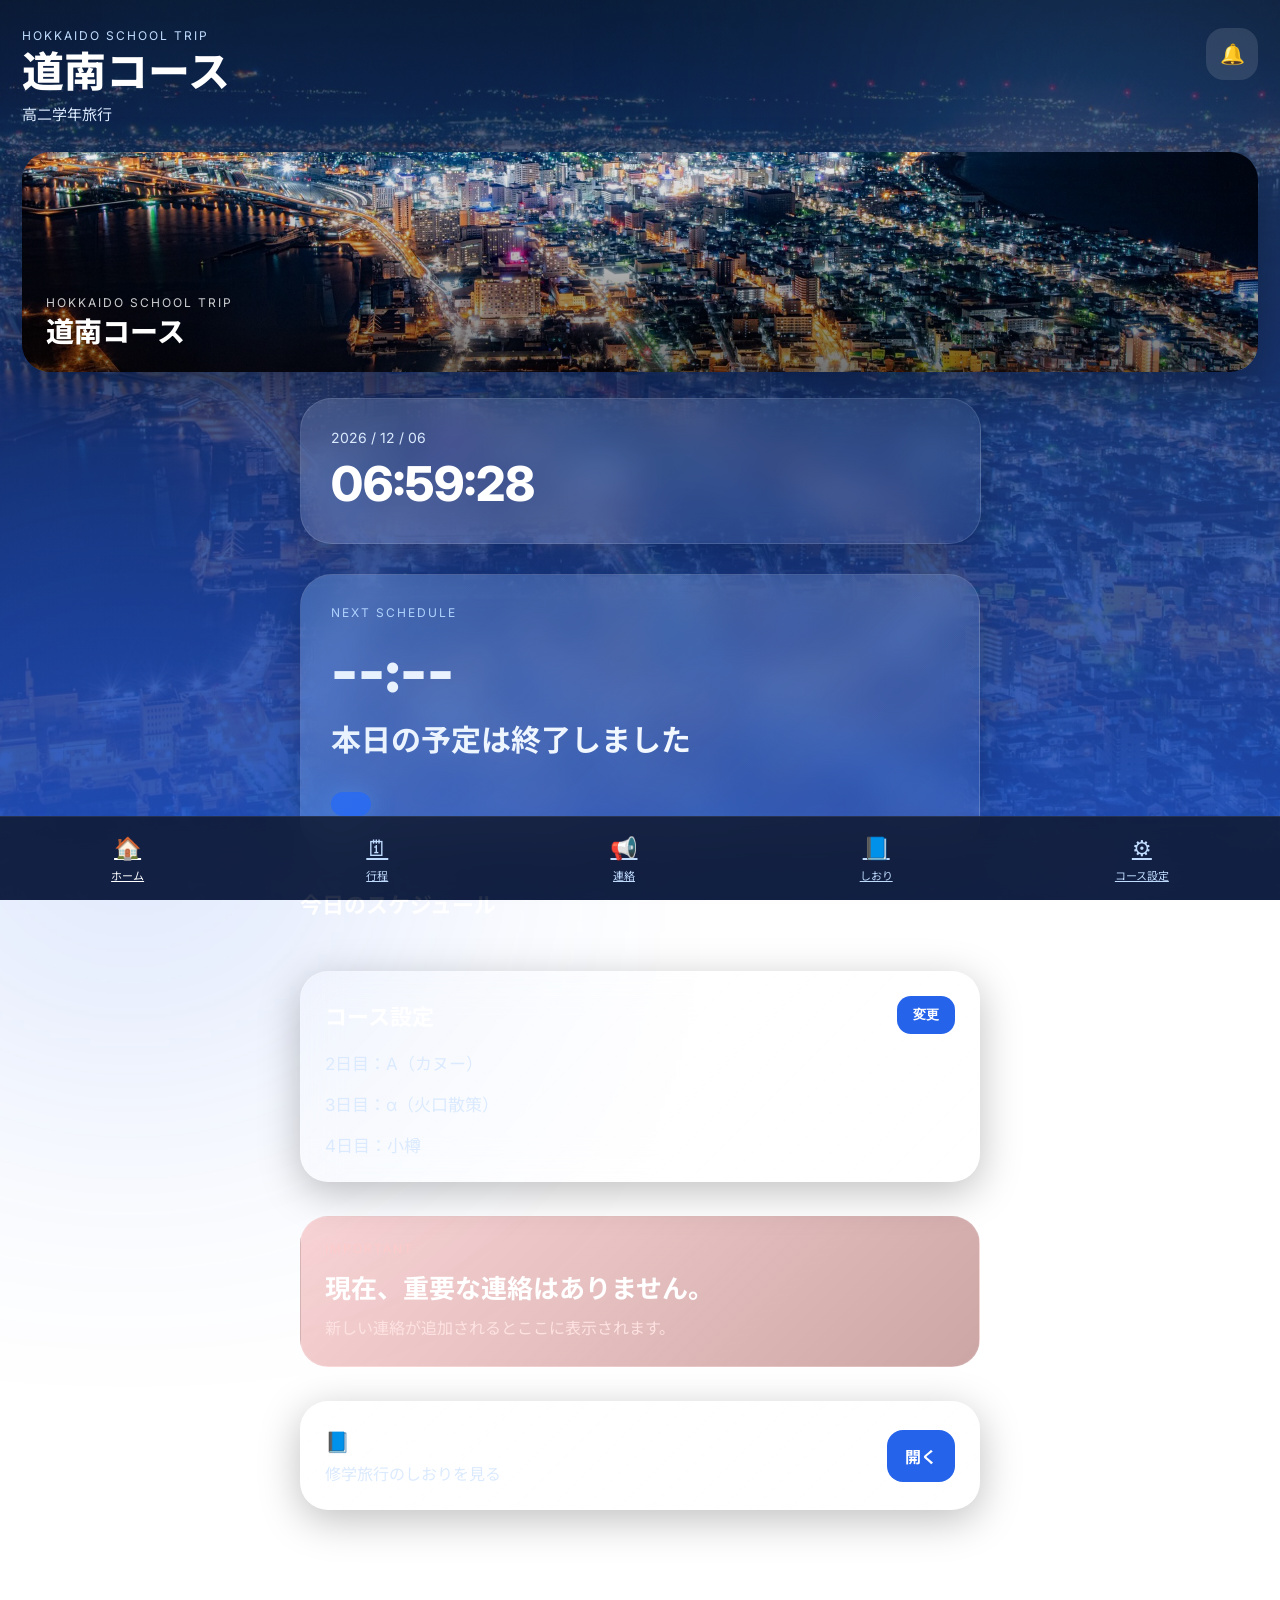
==== index.html @ ff064e8e "スマホ" ====
<!DOCTYPE html>
<html lang="ja">
<head>

  <meta charset="UTF-8" />

  <meta
    name="viewport"
    content="width=device-width, initial-scale=1.0"
  />

  <title>道南コース 公式サイト</title>

  <!-- Google Fonts -->
  <link rel="preconnect" href="https://fonts.googleapis.com">

  <link
    href="https://fonts.googleapis.com/css2?family=Inter:wght@400;500;600;700;800&family=Noto+Sans+JP:wght@400;500;700&display=swap"
    rel="stylesheet"
  />

  <!-- CSS -->
  <link rel="stylesheet" href="style.css" />

</head>

<body>

  <!-- 背景 -->

  <div class="bg-overlay"></div>

  <div class="bg-glow"></div>

  <div class="bg-glow second"></div>

  <!-- Header -->

  <header class="hero">

    <div class="hero-top">

      <div>

        <div class="mini-title">
          HOKKAIDO SCHOOL TRIP
        </div>

        <h1 class="main-title">
          道南コース
        </h1>

        <div class="sub-title">
          高二学年旅行
        </div>

      </div>

      <button class="notification-btn">
        🔔
      </button>

    </div>

    <!-- Hero Image -->

<div class="hero-image">

  <img
    src="images/hakodate.jpg"
    alt="函館"
  >

  <div class="hero-image-overlay"></div>

  <div class="hero-image-text">

    <div class="hero-image-sub">
      HOKKAIDO SCHOOL TRIP
    </div>

    <div class="hero-image-title">
      道南コース
    </div>

  </div>

</div>

    <!-- Clock -->

    <div class="clock-card glass">

      <div id="date" class="date">
        Loading...
      </div>

      <div id="clock" class="clock">
        00:00:00
      </div>

    </div>

  </header>

  <!-- Main -->

  <main class="container">

    <!-- NEXT -->

    <section class="next-card glass">

      <div class="next-label">
        NEXT SCHEDULE
      </div>

      <div id="next-time" class="next-time">
        13:30
      </div>

      <div id="next-title" class="next-title">
        カヌー体験
      </div>

      <div id="next-sub" class="next-sub">
        大沼公園
      </div>

      <div id="countdown" class="countdown">
        あと18分
      </div>

    </section>

    <!-- Timeline -->

    <section>

      <div class="section-title">
        今日のスケジュール
      </div>

      <div id="timeline" class="timeline"></div>

    </section>

    <!-- Course -->

    <section class="course-card glass">

      <div class="course-header">

        <div class="section-title no-margin">
          コース設定
        </div>

        <button
          class="setting-btn"
          onclick="location.href='settings.html'"
        >
        
          変更
        </button>

      </div>

      <div
        id="course-day2"
        class="course-item"
      >
        2日目：A
      </div>

      <div
        id="course-day3"
        class="course-item"
      >
        3日目：α
      </div>

      <div
        id="course-day4"
        class="course-item"
      >
        4日目：小樽
      </div>

    </section>

    <!-- Notice -->

    <section class="notice-card">

      <div class="notice-label">
        IMPORTANT
      </div>

      <div
        id="notice-title"
        class="notice-title"
      >
        現在の重要事項はないです
      </div>

      <div
        id="notice-text"
        class="notice-text"
      >
        現在の重要事項はないです
      </div>

    </section>

    <!-- PDF -->

    <section class="pdf-card glass">

      <div>

        <div class="pdf-title">
          📘 しおりPDF
        </div>

        <div class="pdf-sub">
          修学旅行のしおりを見る
        </div>

      </div>

      <a
        href="pdf/shiori.pdf"
        target="_blank"
        class="pdf-btn"
      >
        開く
      </a>

    </section>

  </main>

  <!-- Bottom Nav -->

    <nav class="bottom-nav">

    <a
        href="index.html"
        class="nav-item active"
    >
    <span>🏠</span>
    <small>ホーム</small>
    </a>

    <a
        href="schedule.html"
        class="nav-item"
    >
    <span>🗓</span>
    <small>行程</small>
    </a>

    <a
        href="notice.html"
        class="nav-item"
    >
    <span>📢</span>
    <small>連絡</small>
    </a>

    <a
        href="pdf/shiori.pdf"
        target="_blank"
        class="nav-item"
    >
    <span>📘</span>
    <small>しおり</small>
    </a>

    <a
        href="settings.html"
        class="nav-item"
    >
        <span>⚙</span>
        <small>コース設定</small>
        </button>

    </nav>

  <!-- Settings Modal -->

  <div
    class="modal"
    id="settingsModal"
  >

    <div class="modal-content">

      <div class="modal-header">

        <h2>
          コース設定
        </h2>

        <button
          class="close-btn"
          onclick="closeSettings()"
        >
          ✕
        </button>

      </div>

      <!-- Day2 -->

      <div class="modal-section">

        <div class="modal-label">
          2日目
        </div>

        <div class="course-grid">

          <button
            class="course-option"
            onclick="selectDay2('A')"
          >
            A
          </button>

          <button
            class="course-option"
            onclick="selectDay2('B')"
          >
            B
          </button>

          <button
            class="course-option"
            onclick="selectDay2('C')"
          >
            C
          </button>

        </div>

      </div>

      <!-- Day3 -->

      <div class="modal-section">

        <div class="modal-label">
          3日目
        </div>

        <div class="course-grid">

          <button
            class="course-option"
            onclick="selectDay3('α')"
          >
            α
          </button>

          <button
            class="course-option"
            onclick="selectDay3('β')"
          >
            β
          </button>

          <button
            class="course-option"
            onclick="selectDay3('γ')"
          >
            γ
          </button>

        </div>

      </div>

      <button
        class="save-btn"
        onclick="saveSettings()"
      >
        保存
      </button>

    </div>

  </div>

  <!-- JS -->

  <script src="data.js"></script>
  <script src="script.js"></script>

</body>
</html>
---- style.css ----
/* =========================
   RESET
========================= */

*{
  margin:0;
  padding:0;
  box-sizing:border-box;
}

html{
  scroll-behavior:smooth;
}

body{

  font-family:
  'Inter',
  'Noto Sans JP',
  sans-serif;

  color:white;

  min-height:100vh;

  overflow-x:hidden;

  background:
    linear-gradient(
      rgba(15,23,42,0.45),
      rgba(30,58,138,0.82)
    ),
    url("images/hakodate.jpg");

  background-size:cover;

  background-position:center center;

  background-repeat:no-repeat;

  background-attachment:fixed;
}

/* =========================
   BACKGROUND
========================= */

.bg-overlay{
  position:fixed;
  inset:0;

  background:
  linear-gradient(
    180deg,
    rgba(15,23,42,0.4),
    rgba(37,99,235,0.55)
  );

  z-index:-3;
}

.bg-glow{

  position:fixed;

  width:500px;
  height:500px;

  top:-120px;
  right:-120px;

  background:#60a5fa;

  filter:blur(150px);

  opacity:0.18;

  z-index:-2;
}

.bg-glow.second{

  top:auto;
  right:auto;

  bottom:-160px;
  left:-120px;

  background:#2563eb;
}

/* =========================
   HERO
========================= */

.hero{

  padding:
  28px
  22px
  10px;
}

.hero-top{

  display:flex;

  justify-content:space-between;

  align-items:flex-start;
}

.mini-title{

  color:#bfdbfe;

  font-size:12px;

  letter-spacing:2px;

  margin-bottom:8px;
}

.main-title{

  font-size:42px;

  font-weight:800;

  line-height:1;
}

.sub-title{

  margin-top:10px;

  color:#dbeafe;

  font-size:15px;
}

.notification-btn{

  width:52px;
  height:52px;

  border:none;

  border-radius:18px;

  background:
  rgba(255,255,255,0.12);

  color:white;

  font-size:20px;

  backdrop-filter:blur(12px);

  cursor:pointer;
}

/* =========================
   GLASS
========================= */

.glass{

  background:
  linear-gradient(
    135deg,
    rgba(255,255,255,0.14),
    rgba(255,255,255,0.05)
  );

  backdrop-filter:blur(18px);

  border:
  1px solid rgba(255,255,255,0.12);

  box-shadow:
  0 10px 40px rgba(0,0,0,0.25);
}

/* =========================
   CLOCK
========================= */

.clock-card{

  margin-top:26px;

  padding:30px;

  border-radius:32px;

  max-width:681px;

  width:100%;

  margin-left:auto;

  margin-right:auto;

}

.date{

  color:#dbeafe;

  font-size:14px;
}

.clock{

  margin-top:8px;

  font-size:48px;

  font-weight:800;
}

/* =========================
   CONTAINER
========================= */

.container{

  padding:20px;

  padding-bottom:120px;

  max-width:720px;

  margin:auto;
}

/* =========================
   NEXT CARD
========================= */

.next-card{

  position:relative;

  overflow:hidden;

  padding:30px;

  border-radius:32px;
}

.next-card::before{

  content:"";

  position:absolute;

  inset:0;

  background:

  linear-gradient(
    135deg,
    rgba(96,165,250,0.18),
    transparent
  );

  pointer-events:none;
}

.next-label{

  color:#bfdbfe;

  letter-spacing:2px;

  font-size:12px;
}

.next-time{

  margin-top:14px;

  font-size:60px;

  font-weight:800;
}

.next-title{

  margin-top:10px;

  font-size:30px;

  font-weight:700;
}

.next-sub{

  margin-top:8px;

  color:#dbeafe;
}

.countdown{

  margin-top:24px;

  display:inline-block;

  padding:
  12px
  20px;

  border-radius:999px;

  background:#2563eb;

  font-weight:700;

  box-shadow:
  0 0 25px rgba(96,165,250,0.4);
}

/* =========================
   SECTIONS
========================= */

.section-title{

  font-size:22px;

  font-weight:700;

  margin-bottom:18px;

  margin-top:36px;
}

.no-margin{
  margin:0;
}

/* =========================
   TIMELINE
========================= */

.timeline{

  display:flex;

  flex-direction:column;

  gap:16px;
}

.timeline-item{

  display:flex;

  gap:14px;
}

.timeline-dot{

  width:14px;
  height:14px;

  border-radius:50%;

  background:#60a5fa;

  margin-top:8px;

  box-shadow:
  0 0 18px #60a5fa;
}

.timeline-content{

  flex:1;

  padding-bottom:14px;

  border-bottom:
  1px solid rgba(255,255,255,0.08);
}

.timeline-time{

  color:#bfdbfe;

  font-size:14px;
}

.timeline-title{

  margin-top:4px;

  font-size:18px;

  font-weight:600;
}

/* =========================
   COURSE
========================= */

.course-card{

  margin-top:34px;

  padding:24px;

  border-radius:28px;
}

.course-header{

  display:flex;

  justify-content:space-between;

  align-items:center;
}

.setting-btn{

  border:none;

  padding:
  10px
  16px;

  border-radius:14px;

  background:#2563eb;

  color:white;

  font-weight:700;

  cursor:pointer;
}

.course-item{

  margin-top:16px;

  color:#dbeafe;

  font-size:17px;
}

/* =========================
   NOTICE
========================= */

.notice-card{

  margin-top:34px;

  padding:24px;

  border-radius:28px;

  background:

  linear-gradient(
    135deg,
    rgba(239,68,68,0.22),
    rgba(127,29,29,0.4)
  );

  border:
  1px solid rgba(255,255,255,0.12);
}

.notice-label{

  color:#fecaca;

  font-size:12px;

  letter-spacing:2px;
}

.notice-title{

  margin-top:12px;

  font-size:26px;

  font-weight:700;
}

.notice-text{

  margin-top:10px;

  color:#fee2e2;

  line-height:1.7;
}

/* =========================
   PDF
========================= */

.pdf-card{

  margin-top:34px;

  padding:24px;

  border-radius:28px;

  display:flex;

  justify-content:space-between;

  align-items:center;
}

.pdf-title{

  font-size:20px;

  font-weight:700;
}

.pdf-sub{

  margin-top:6px;

  color:#dbeafe;
}

.pdf-btn{

  padding:
  14px
  18px;

  border-radius:16px;

  background:#2563eb;

  color:white;

  text-decoration:none;

  font-weight:700;
}

/* =========================
   BOTTOM NAV
========================= */

.bottom-nav{

  position:fixed;

  bottom:0;
  left:0;
  right:0;

  height:84px;

  display:flex;

  justify-content:space-around;

  align-items:center;

  background:
  rgba(15,23,42,0.82);

  backdrop-filter:blur(20px);

  border-top:
  1px solid rgba(255,255,255,0.08);
}

.nav-item{

  border:none;

  background:none;

  color:#bfdbfe;

  display:flex;

  flex-direction:column;

  gap:6px;

  align-items:center;

  font-size:22px;
}

.nav-item small{

  font-size:11px;
}

.nav-item.active{

  color:white;
}

/* =========================
   MODAL
========================= */

.modal{

  position:fixed;

  inset:0;

  background:
  rgba(0,0,0,0.6);

  display:none;

  justify-content:center;

  align-items:center;

  z-index:9999;
}

.modal.show{

  display:flex;
}

.modal-content{

  width:90%;

  max-width:420px;

  padding:28px;

  border-radius:28px;

  background:
  rgba(15,23,42,0.92);

  backdrop-filter:blur(20px);

  border:
  1px solid rgba(255,255,255,0.12);
}

.modal-header{

  display:flex;

  justify-content:space-between;

  align-items:center;
}

.close-btn{

  border:none;

  background:none;

  color:white;

  font-size:22px;

  cursor:pointer;
}

.modal-section{

  margin-top:28px;
}

.modal-label{

  margin-bottom:14px;

  color:#bfdbfe;
}

.course-grid{

  display:grid;

  grid-template-columns:
  repeat(3,1fr);

  gap:12px;
}

.course-option{

  padding:16px;

  border:none;

  border-radius:18px;

  background:#1e3a8a;

  color:white;

  font-size:18px;

  font-weight:700;

  cursor:pointer;
}

.course-option.active{

  background:#3b82f6;
}

.save-btn{

  width:100%;

  margin-top:32px;

  padding:16px;

  border:none;

  border-radius:18px;

  background:#2563eb;

  color:white;

  font-size:16px;

  font-weight:700;

  cursor:pointer;
}

/* =========================
   MOBILE
========================= */

@media(max-width:480px){

  .main-title{
    font-size:34px;
  }

  .clock{
    font-size:40px;
  }

  .next-time{
    font-size:48px;
  }

  .next-title{
    font-size:24px;
  }

  .pdf-card{

    flex-direction:column;

    align-items:flex-start;

    gap:18px;
  }

  .pdf-btn{

    width:100%;

    text-align:center;
  }

}



/* =========================
   SCHEDULE PAGE
========================= */

.schedule-body{

  min-height:100vh;
}

.page-header{

  padding:
  34px
  22px
  10px;
}

.page-title{

  font-size:42px;

  font-weight:800;

  margin-top:6px;
}

.page-subtitle{

  margin-top:10px;

  color:#dbeafe;
}

/* =========================
   DAY TABS
========================= */

.day-tabs{

  display:flex;

  gap:12px;

  padding:
  20px
  20px
  0;
}

.day-tab{

  flex:1;

  padding:
  14px
  12px;

  border:none;

  border-radius:18px;

  background:
  rgba(255,255,255,0.08);

  color:#dbeafe;

  backdrop-filter:blur(12px);

  font-weight:700;

  cursor:pointer;

  transition:0.25s;
}

.day-tab.active{

  background:#2563eb;

  color:white;

  box-shadow:
  0 0 20px rgba(96,165,250,0.4);
}

/* =========================
   SCHEDULE CONTAINER
========================= */

.schedule-container{

  padding:20px;

  padding-bottom:120px;
}

/* =========================
   DAY CONTENT
========================= */

.day-content{

  display:none;
}

.day-content.active{

  display:block;

  animation:fadeIn 0.35s ease;
}

@keyframes fadeIn{

  from{

    opacity:0;

    transform:translateY(10px);
  }

  to{

    opacity:1;

    transform:translateY(0);
  }

}

/* =========================
   TIMELINE CARD
========================= */

.timeline-card{

  padding:24px;

  border-radius:28px;
}

/* =========================
   CURRENT EVENT
========================= */

.timeline-item.current{

  position:relative;
}

.timeline-item.current::before{

  content:"";

  position:absolute;

  left:-24px;

  top:0;

  width:4px;

  height:100%;

  border-radius:999px;

  background:#60a5fa;

  box-shadow:
  0 0 18px #60a5fa;
}

.timeline-item.current .timeline-dot{

  background:white;

  box-shadow:
  0 0 22px white;
}

/* =========================
   DESCRIPTION
========================= */

.timeline-desc{

  margin-top:6px;

  color:#bfdbfe;

  font-size:14px;
}

/* =========================
   COURSE BADGE
========================= */

.course-badge{

  display:inline-block;

  margin-bottom:22px;

  padding:
  10px
  16px;

  border-radius:999px;

  background:#2563eb;

  font-size:14px;

  font-weight:700;

  box-shadow:
  0 0 18px rgba(96,165,250,0.35);
}

/* =========================
   MOBILE
========================= */

@media(max-width:480px){

  .page-title{

    font-size:34px;
  }

  .timeline-card{

    padding:20px;
  }

}

/* =========================
   NOTICE PAGE
========================= */

.notice-page{

  min-height:100vh;
}

.notice-container{

  padding:20px;

  padding-bottom:120px;

  max-width:720px;

  margin:auto;
}

/* =========================
   NOTICE ITEM
========================= */

.notice-item{

  margin-bottom:20px;

  padding:24px;

  border-radius:28px;

  position:relative;

  overflow:hidden;
}

.notice-item::before{

  content:"";

  position:absolute;

  top:0;
  left:0;

  width:4px;
  height:100%;

  background:#60a5fa;

  box-shadow:
  0 0 18px #60a5fa;
}

.notice-time{

  color:#bfdbfe;

  font-size:13px;

  margin-bottom:12px;
}

.notice-card-title{

  font-size:24px;

  font-weight:700;

  margin-bottom:12px;
}

.notice-card-body{

  color:#dbeafe;

  line-height:1.8;

  font-size:15px;
}

/* =========================
   MOBILE
========================= */

@media(max-width:480px){

  .notice-card-title{

    font-size:20px;
  }

}

/* =========================
   SETTINGS PAGE
========================= */

.settings-page{

  min-height:100vh;
}

.settings-container{

  padding:20px;

  padding-bottom:120px;

  max-width:720px;

  margin:auto;
}

/* =========================
   SETTINGS CARD
========================= */

.settings-card{

  padding:26px;

  border-radius:30px;

  margin-bottom:24px;
}

.settings-title{

  font-size:24px;

  font-weight:700;
}

.settings-subtitle{

  margin-top:8px;

  color:#bfdbfe;

  font-size:14px;
}

/* =========================
   COURSE GRID
========================= */

.course-grid{

  margin-top:24px;

  display:grid;

  grid-template-columns:
  repeat(3,1fr);

  gap:14px;
}

/* =========================
   COURSE BUTTON
========================= */

.course-button{

  border:none;

  border-radius:24px;

  padding:
  24px
  12px;

  background:
  rgba(255,255,255,0.08);

  color:white;

  cursor:pointer;

  transition:0.25s;

  display:flex;

  flex-direction:column;

  gap:10px;

  align-items:center;

  justify-content:center;

  font-size:28px;

  font-weight:800;
}

.course-button span{

  font-size:12px;

  color:#dbeafe;

  font-weight:500;
}

.course-button:hover{

  transform:translateY(-4px);

  background:
  rgba(255,255,255,0.14);
}

.course-button.active{

  background:#2563eb;

  box-shadow:
  0 0 25px rgba(96,165,250,0.45);
}

/* =========================
   SAVE BUTTON
========================= */

.save-settings-btn{

  width:100%;

  padding:18px;

  border:none;

  border-radius:24px;

  background:#2563eb;

  color:white;

  font-size:16px;

  font-weight:700;

  cursor:pointer;

  transition:0.25s;
}

.save-settings-btn:hover{

  background:#3b82f6;
}

/* =========================
   SAVED MESSAGE
========================= */

.saved-message{

  position:fixed;

  left:50%;

  bottom:110px;

  transform:
  translateX(-50%)
  translateY(20px);

  padding:
  14px
  20px;

  border-radius:16px;

  background:
  rgba(15,23,42,0.92);

  color:white;

  opacity:0;

  pointer-events:none;

  transition:0.35s;

  backdrop-filter:blur(20px);

  border:
  1px solid rgba(255,255,255,0.08);
}

.saved-message.show{

  opacity:1;

  transform:
  translateX(-50%)
  translateY(0);
}

/* =========================
   MOBILE
========================= */

@media(max-width:480px){

  .course-grid{

    grid-template-columns:
    1fr;
  }

}

/* ======================================
   Hero Image
====================================== */

.hero-image{

  position: relative;

  width: 100%;

  height: 220px;

  border-radius: 28px;

  overflow: hidden;

  margin-top: 28px;

  margin-bottom: 24px;

  box-shadow:
    0 20px 50px rgba(0,0,0,0.35);

}

.hero-image img{

  width: 100%;

  height: 100%;

  object-fit: cover;

  display: block;

}

.hero-image-overlay{

  position: absolute;

  inset: 0;

  background:

    linear-gradient(
      to top,
      rgba(0,0,0,0.55),
      rgba(0,0,0,0.05)
    );

}

.hero-image-text{

  position: absolute;

  left: 24px;

  bottom: 22px;

  z-index: 10;

  color: white;

}

.hero-image-sub{

  font-size: 12px;

  letter-spacing: 2px;

  opacity: 0.8;

  margin-bottom: 6px;

}

.hero-image-title{

  font-size: 28px;

  font-weight: 800;

  line-height: 1.2;

}



/* ======================================
   Smartphone
====================================== */

@media(max-width:768px){

  .hero-image{

    height: 190px;

    border-radius: 22px;

  }

  .hero-image-title{

    font-size: 22px;

  }

}

/* =========================
   MOBILE BACKGROUND FIX
========================= */

@media(max-width:768px){

  body{

    background:
      linear-gradient(
        rgba(15,23,42,0.55),
        rgba(30,58,138,0.88)
      ),
      url("images/hakodate-mobile.jpg");

    background-size:cover;

    background-position:center center;

    background-repeat:no-repeat;

    background-attachment:fixed;
  }

}
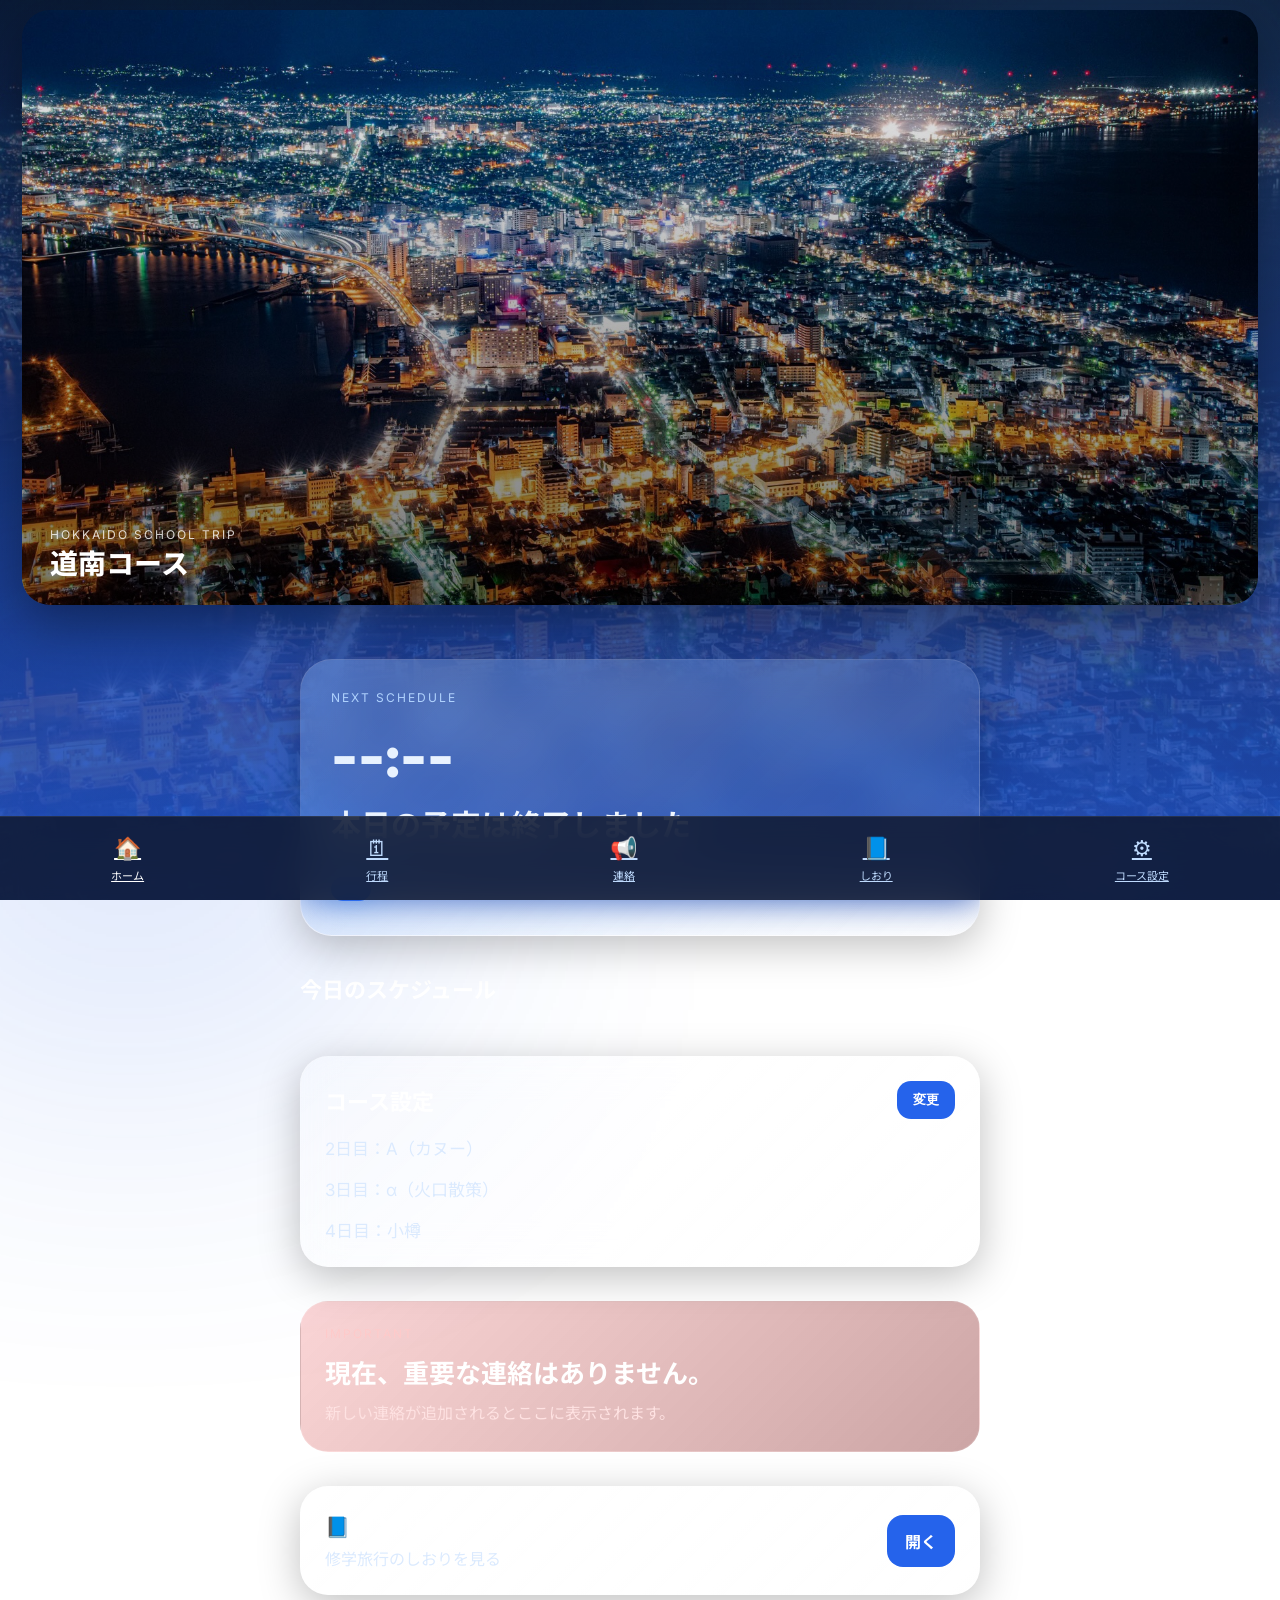
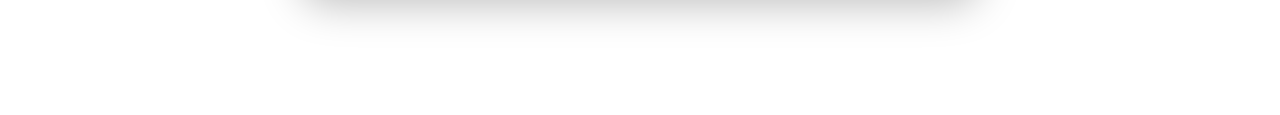
==== commit 9fb418f5: "PC" ====
--- a/index.html
+++ b/index.html
@@ -38,37 +38,17 @@
 
   <header class="hero">
 
-    <div class="hero-top">
-
-      <div>
-
-        <div class="mini-title">
-          HOKKAIDO SCHOOL TRIP
-        </div>
-
-        <h1 class="main-title">
-          道南コース
-        </h1>
-
-        <div class="sub-title">
-          高二学年旅行
-        </div>
-
-      </div>
-
-      <button class="notification-btn">
-        🔔
-      </button>
-
-    </div>
+
 
     <!-- Hero Image -->
 
 <div class="hero-image">
+
+  <div class="hero-image">
 
   <img
     src="images/hakodate.jpg"
-    alt="函館"
+    alt="函館夜景"
   >
 
   <div class="hero-image-overlay"></div>
--- a/style.css
+++ b/style.css
@@ -97,7 +97,7 @@
 .hero{
 
   padding:
-  28px
+  0
   22px
   10px;
 }
@@ -1356,13 +1356,13 @@
 
   width: 100%;
 
-  height: 220px;
+  height: 600px;
 
   border-radius: 28px;
 
   overflow: hidden;
 
-  margin-top: 28px;
+  margin-top: 5px;
 
   margin-bottom: 24px;
 
@@ -1401,16 +1401,15 @@
 
 .hero-image-text{
 
-  position: absolute;
-
-  left: 24px;
-
-  bottom: 22px;
-
-  z-index: 10;
-
-  color: white;
-
+  position:absolute;
+
+  left:28px;
+
+  bottom:28px;
+
+  z-index:10;
+
+  color:white;
 }
 
 .hero-image-sub{
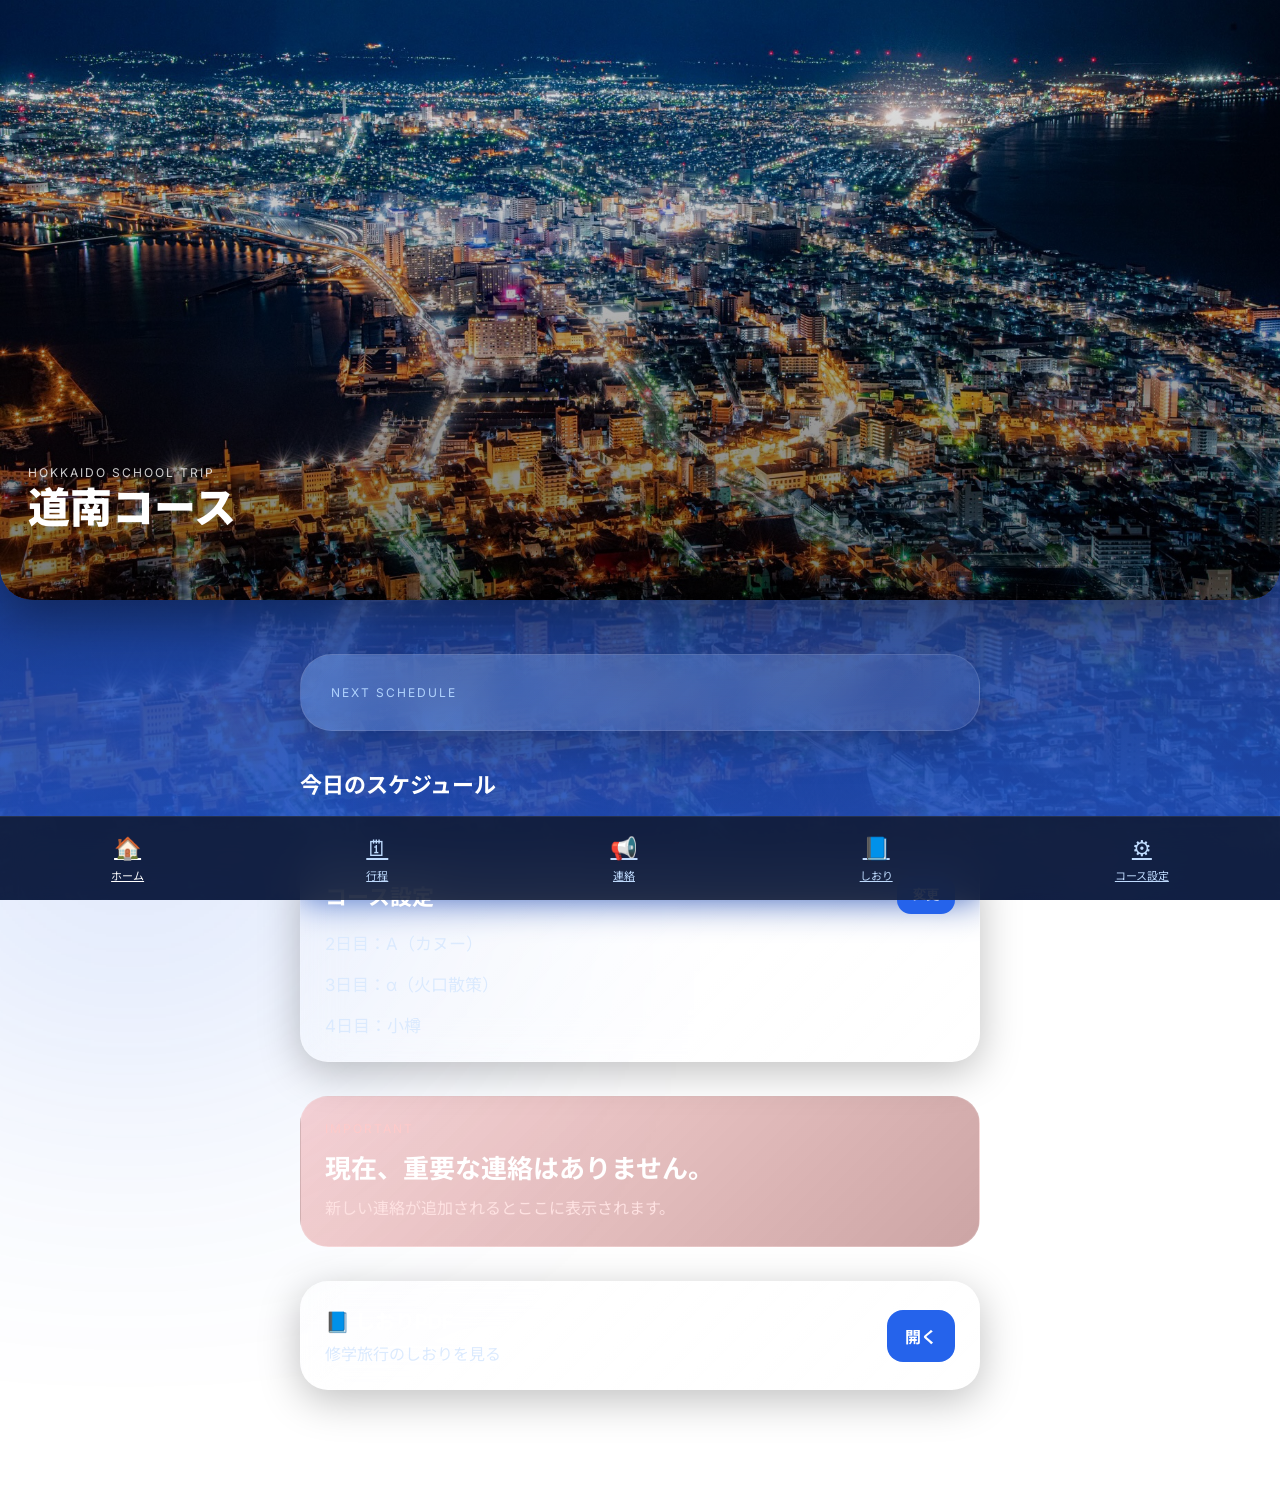
==== commit ba7911c5: "70px" ====
--- a/index.html
+++ b/index.html
@@ -95,7 +95,7 @@
         NEXT SCHEDULE
       </div>
 
-      <div id="next-time" class="next-time">
+      <!-- <div id="next-time" class="next-time">
         13:30
       </div>
 
@@ -109,7 +109,7 @@
 
       <div id="countdown" class="countdown">
         あと18分
-      </div>
+      </div> -->
 
     </section>
 
--- a/style.css
+++ b/style.css
@@ -98,7 +98,7 @@
 
   padding:
   0
-  22px
+  0
   10px;
 }
 
@@ -1358,11 +1358,11 @@
 
   height: 600px;
 
-  border-radius: 28px;
+  border-radius: 0 0 32px 32px;
 
   overflow: hidden;
 
-  margin-top: 5px;
+  margin-top: 0;
 
   margin-bottom: 24px;
 
@@ -1401,15 +1401,16 @@
 
 .hero-image-text{
 
-  position:absolute;
-
-  left:28px;
-
-  bottom:28px;
-
-  z-index:10;
-
-  color:white;
+  position: absolute;
+
+  left: 28px;
+
+  bottom: 70px;
+
+  z-index: 10;
+
+  color: white;
+
 }
 
 .hero-image-sub{
@@ -1426,11 +1427,11 @@
 
 .hero-image-title{
 
-  font-size: 28px;
-
-  font-weight: 800;
-
-  line-height: 1.2;
+  font-size: 42px;
+
+  font-weight: 900;
+
+  line-height: 1.05;
 
 }
 
@@ -1468,7 +1469,7 @@
 
     background:
       linear-gradient(
-        rgba(15,23,42,0.55),
+        rgba(15,23,42,0.30),
         rgba(30,58,138,0.88)
       ),
       url("images/hakodate-mobile.jpg");
@@ -1479,7 +1480,7 @@
 
     background-repeat:no-repeat;
 
-    background-attachment:fixed;
+    background-attachment:scroll;
   }
 
 }
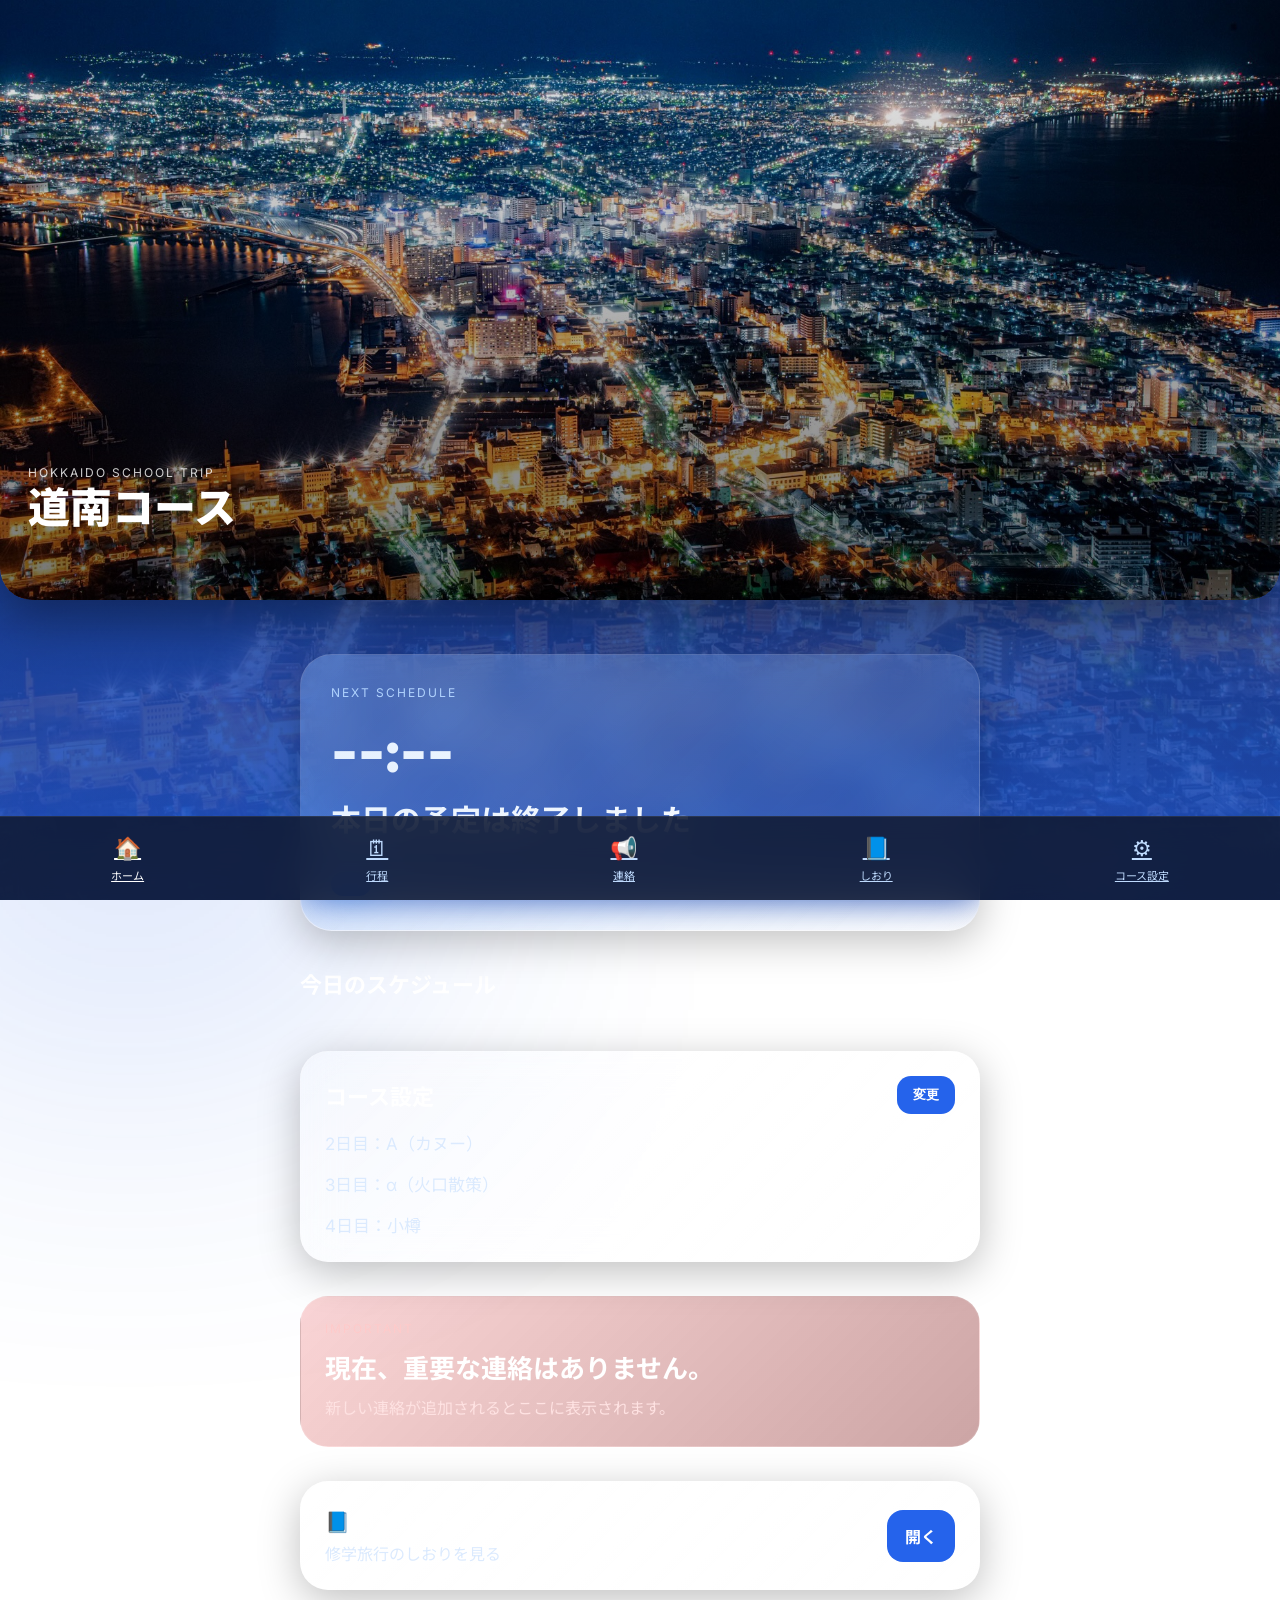
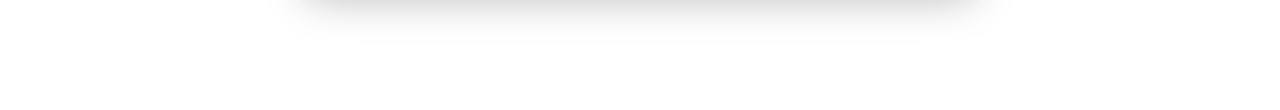
==== commit 2dc28d5f: "バグとり" ====
--- a/index.html
+++ b/index.html
@@ -95,21 +95,21 @@
         NEXT SCHEDULE
       </div>
 
-      <!-- <div id="next-time" class="next-time">
-        13:30
+      <div id="next-time" class="next-time">
+        
       </div>
 
       <div id="next-title" class="next-title">
-        カヌー体験
+        
       </div>
 
       <div id="next-sub" class="next-sub">
-        大沼公園
+        
       </div>
 
       <div id="countdown" class="countdown">
-        あと18分
-      </div> -->
+        
+      </div>
 
     </section>
 
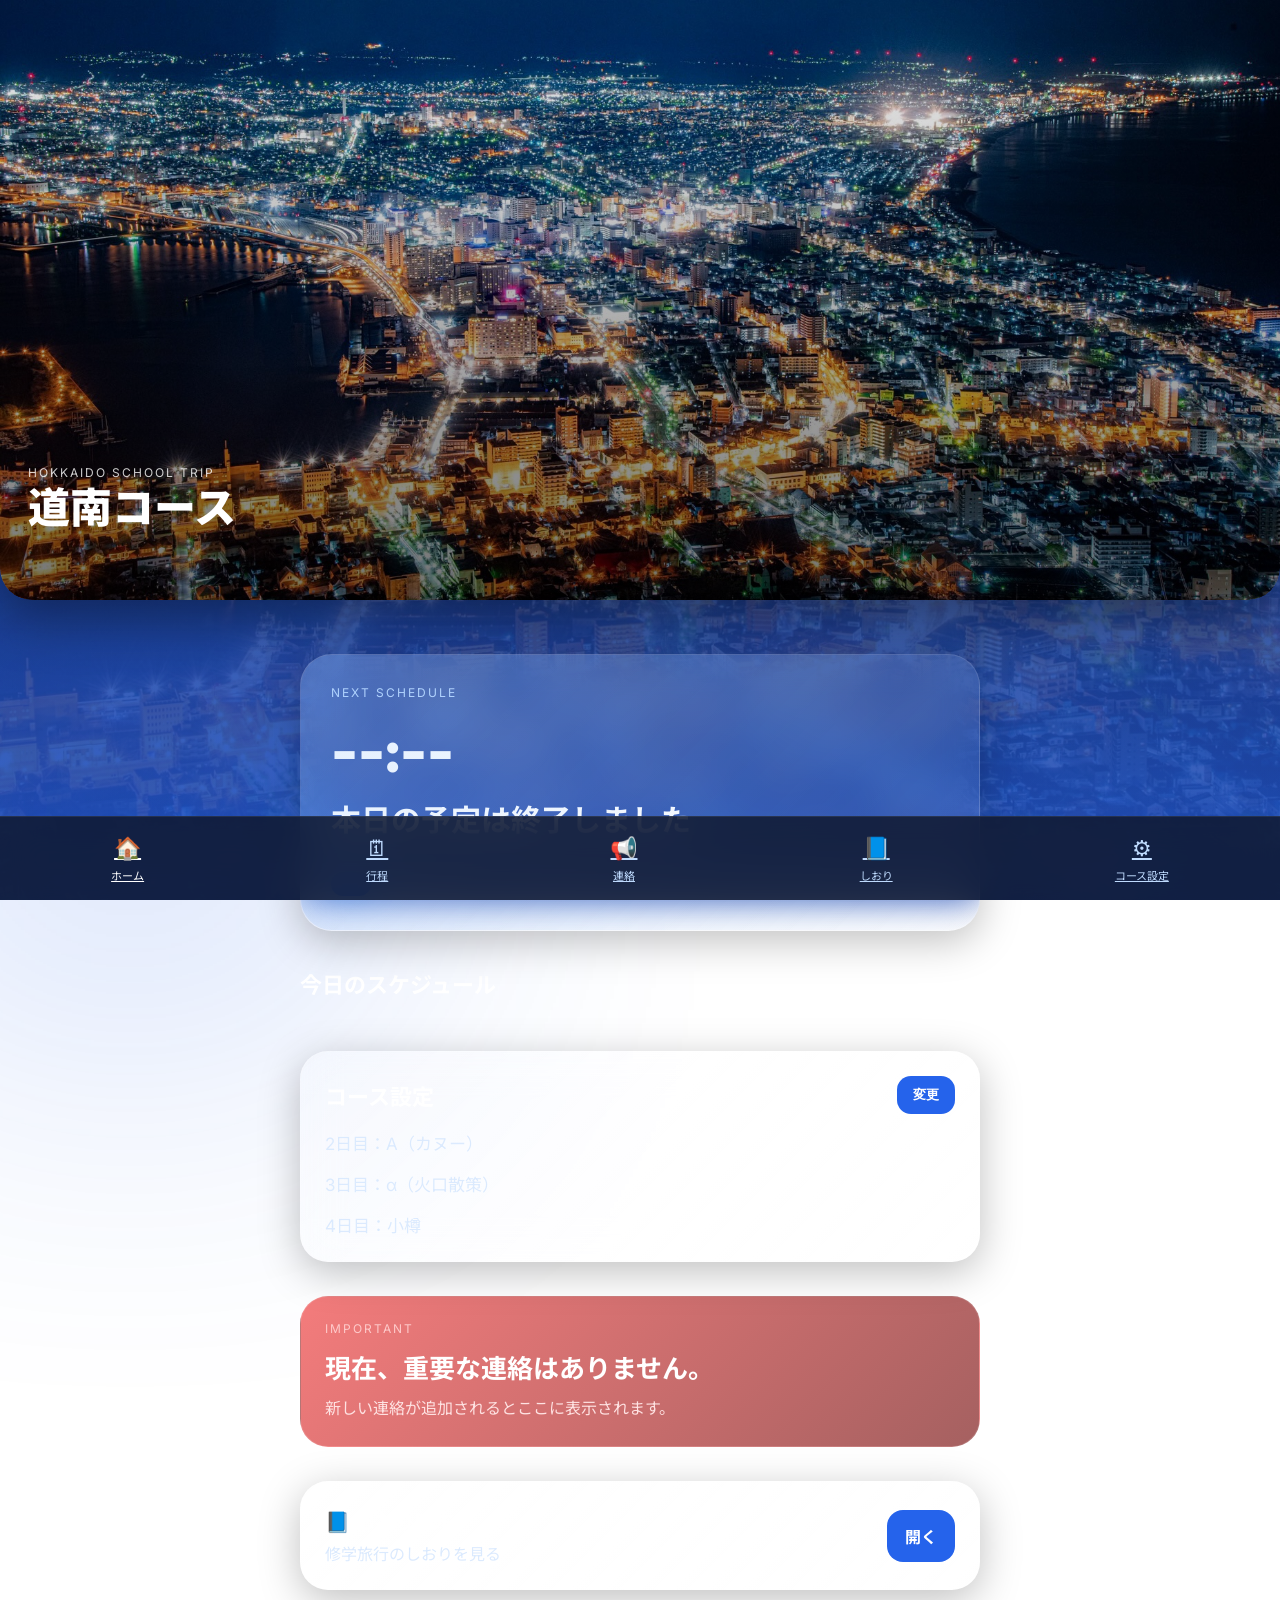
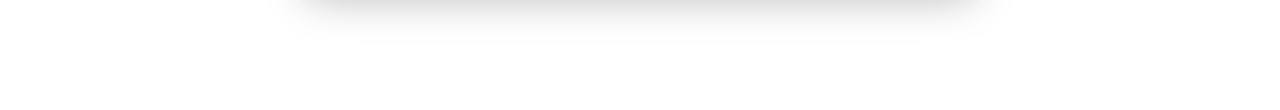
==== commit b22e7806: "道南コース" ====
--- a/index.html
+++ b/index.html
@@ -9,7 +9,7 @@
     content="width=device-width, initial-scale=1.0"
   />
 
-  <title>道南コース 公式サイト</title>
+  <title>ホーム | 道南コース</title>
 
   <!-- Google Fonts -->
   <link rel="preconnect" href="https://fonts.googleapis.com">
@@ -21,6 +21,16 @@
 
   <!-- CSS -->
   <link rel="stylesheet" href="style.css" />
+
+  <!-- icon -->
+  <link
+  rel="icon"
+  type="image/png"
+  href="images/icon.png">
+  <link
+  rel="apple-touch-icon"
+  href="images/icon.png"
+  >
 
 </head>
 
--- a/style.css
+++ b/style.css
@@ -470,8 +470,8 @@
 
   linear-gradient(
     135deg,
-    rgba(239,68,68,0.22),
-    rgba(127,29,29,0.4)
+    rgba(239,68,68,0.7),
+    rgba(127,29,29,0.7)
   );
 
   border:
@@ -1460,16 +1460,29 @@
 }
 
 /* =========================
-   MOBILE BACKGROUND FIX
+   MOBILE FIXED BACKGROUND
 ========================= */
 
 @media(max-width:768px){
 
   body{
+
+    background:none;
+  }
+
+  body::before{
+
+    content:"";
+
+    position:fixed;
+
+    inset:0;
+
+    z-index:-10;
 
     background:
       linear-gradient(
-        rgba(15,23,42,0.30),
+        rgba(15,23,42,0.45),
         rgba(30,58,138,0.88)
       ),
       url("images/hakodate-mobile.jpg");
@@ -1480,7 +1493,9 @@
 
     background-repeat:no-repeat;
 
-    background-attachment:scroll;
+    transform:translateZ(0);
+
+    will-change:transform;
   }
 
 }
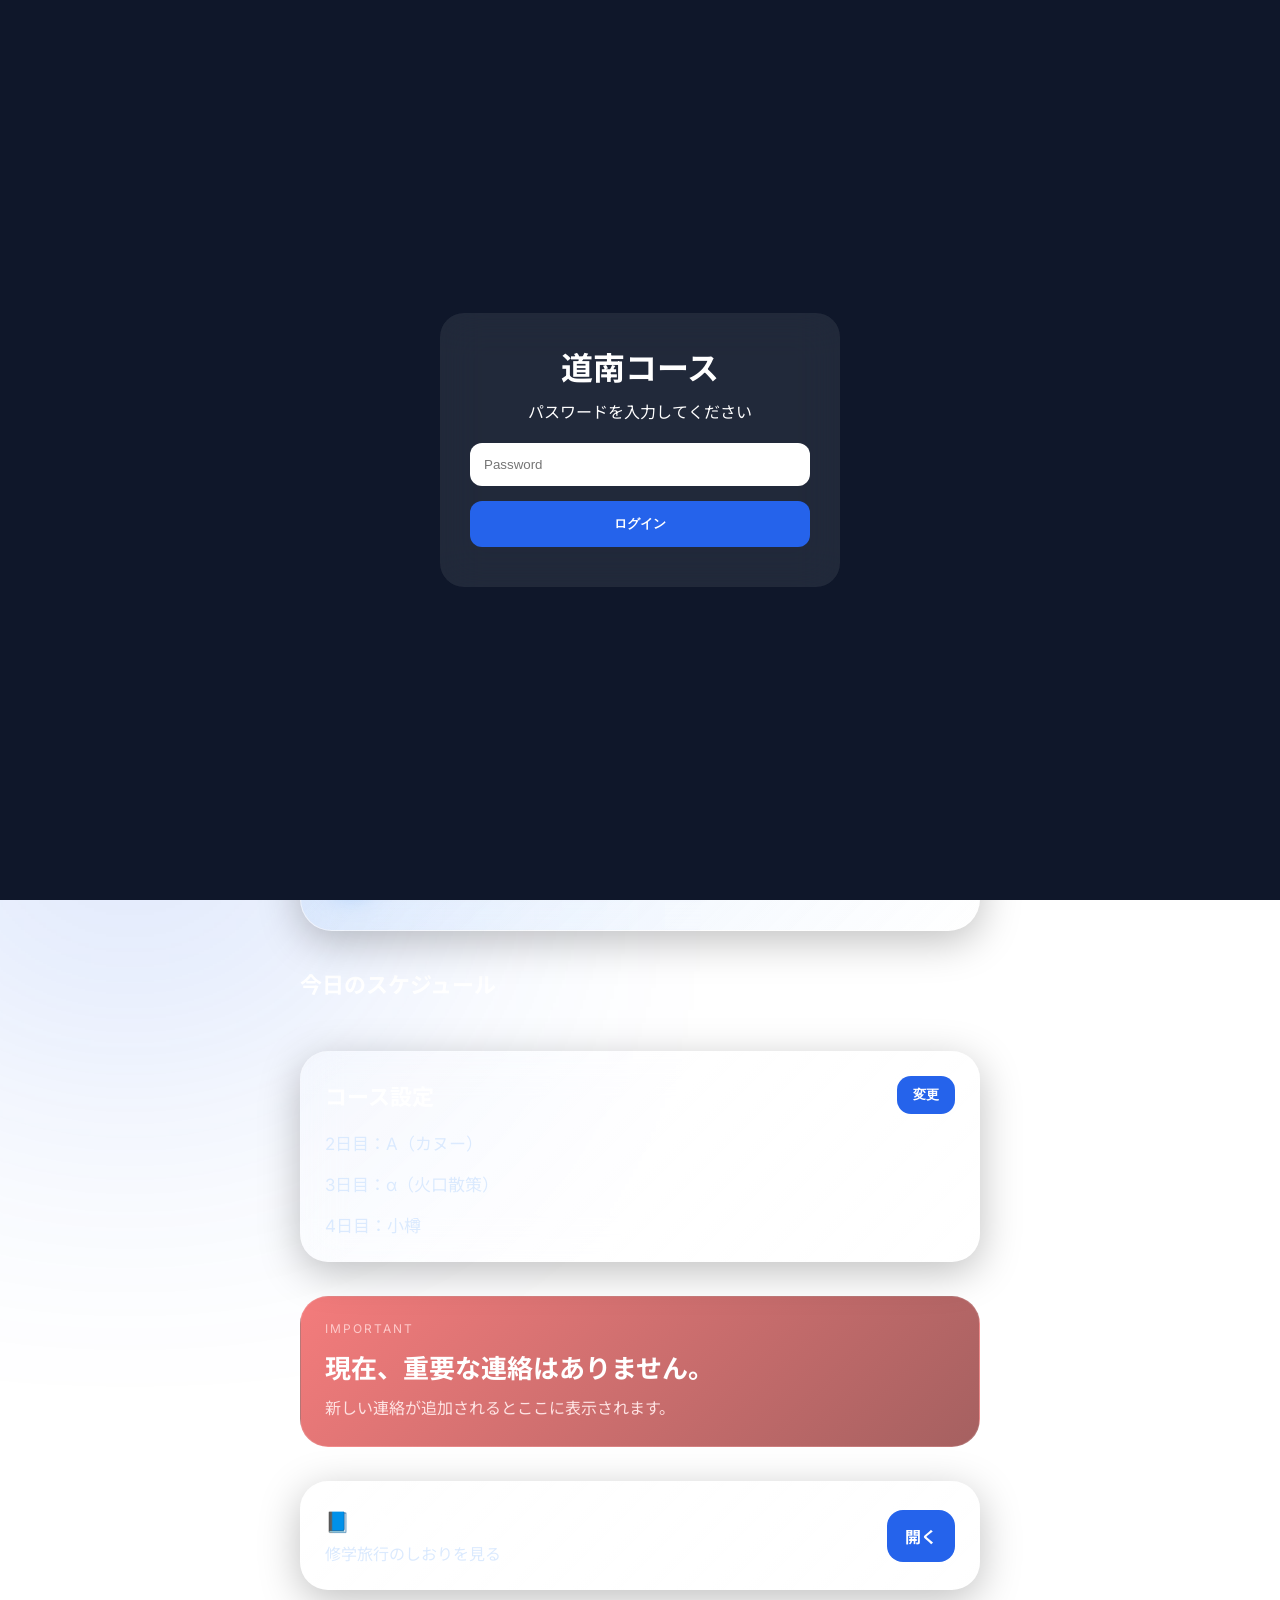
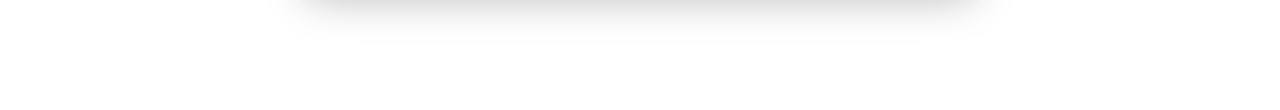
==== commit 7d761d9b: "password" ====
--- a/index.html
+++ b/index.html
@@ -36,6 +36,30 @@
 
 <body>
 
+  <div id="password-screen">
+
+  <div class="password-box">
+
+    <h1>道南コース</h1>
+
+    <p>パスワードを入力してください</p>
+
+    <input
+      type="password"
+      id="password-input"
+      placeholder="Password"
+    >
+
+    <button id="login-btn">
+      ログイン
+    </button>
+
+    <div id="password-error"></div>
+
+  </div>
+
+</div>
+
   <!-- 背景 -->
 
   <div class="bg-overlay"></div>
@@ -235,7 +259,7 @@
     <nav class="bottom-nav">
 
     <a
-        href="index.html"
+        href="./"
         class="nav-item active"
     >
     <span>🏠</span>
@@ -251,7 +275,7 @@
     </a>
 
     <a
-        href="notice.html"
+        href="informations.html"
         class="nav-item"
     >
     <span>📢</span>
--- a/style.css
+++ b/style.css
@@ -1498,4 +1498,85 @@
     will-change:transform;
   }
 
+}
+
+/* パスワード画面 */
+
+#password-screen{
+
+  position:fixed;
+  inset:0;
+
+  background:#0f172a;
+
+  display:flex;
+  justify-content:center;
+  align-items:center;
+
+  z-index:99999;
+}
+
+.password-box{
+
+  width:90%;
+  max-width:400px;
+
+  padding:30px;
+
+  border-radius:24px;
+
+  text-align:center;
+
+  background:rgba(255,255,255,0.08);
+
+  backdrop-filter:blur(20px);
+}
+
+.password-box h1{
+
+  margin-bottom:10px;
+}
+
+.password-box p{
+
+  margin-bottom:20px;
+}
+
+#password-input{
+
+  width:100%;
+
+  padding:14px;
+
+  border:none;
+
+  border-radius:12px;
+
+  margin-bottom:15px;
+}
+
+#login-btn{
+
+  width:100%;
+
+  padding:14px;
+
+  border:none;
+
+  border-radius:12px;
+
+  background:#2563eb;
+
+  color:white;
+
+  font-weight:700;
+
+  cursor:pointer;
+}
+
+#password-error{
+
+  margin-top:10px;
+
+  color:#f87171;
 }
